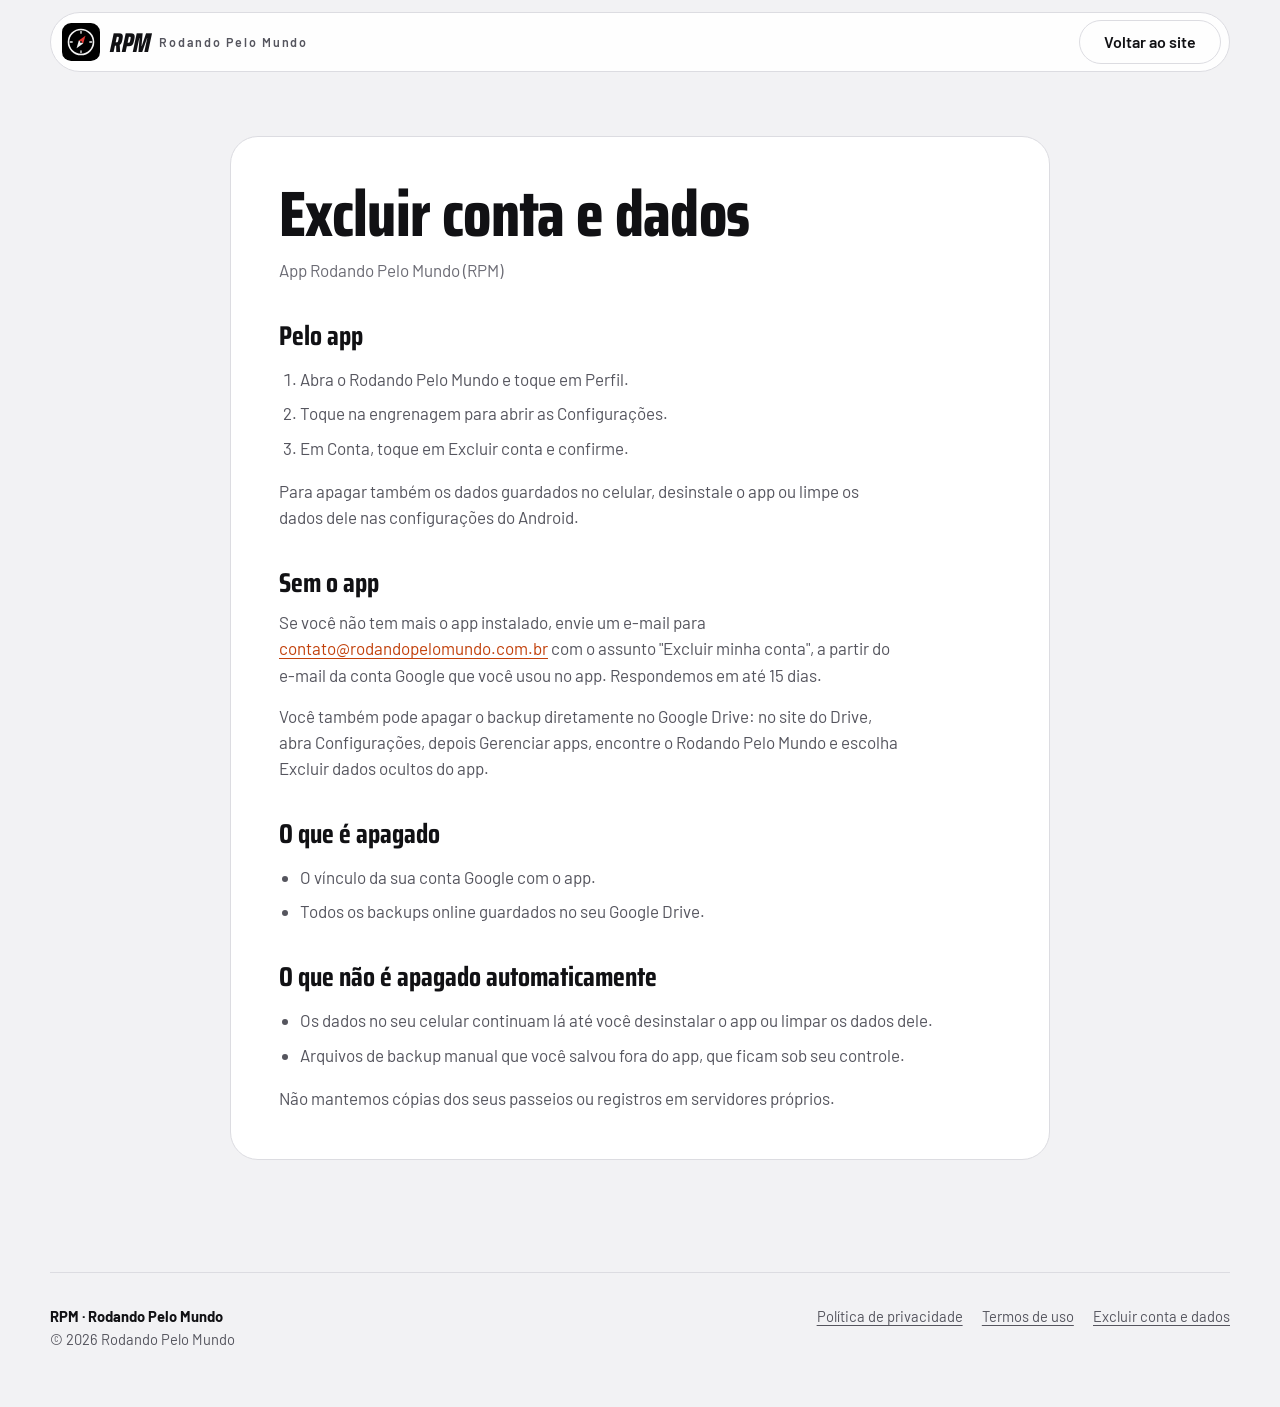
==== excluir-conta.html @ dbe452d5 "Logo da bussola do app e numeros genericos no painel" ====
<!DOCTYPE html>
<html lang="pt-BR">
<head>
  <meta charset="utf-8">
  <meta name="viewport" content="width=device-width, initial-scale=1, viewport-fit=cover">
  <title>Excluir conta e dados · RPM Rodando Pelo Mundo</title>
  <meta name="description" content="Como excluir sua conta e seus dados do app Rodando Pelo Mundo.">
  <link rel="canonical" href="https://rodandopelomundo.com.br/excluir-conta.html">
  <link rel="icon" href="assets/img/simbolo.svg" type="image/svg+xml">
  <meta name="theme-color" content="#0b0b0d" media="(prefers-color-scheme: dark)">
  <meta name="theme-color" content="#f2f2f4" media="(prefers-color-scheme: light)">
  <link rel="stylesheet" href="assets/css/style.css">
  <script>try{var c=localStorage.getItem("rpm-cor");if(c&&c!=="laranja")document.documentElement.setAttribute("data-cor",c)}catch(e){}</script>
</head>
<body>

<header class="topo">
  <div class="envoltorio pilula">
    <a class="marca" href="index.html" aria-label="RPM, Rodando Pelo Mundo, página inicial">
      <svg viewBox="0 0 100 100" aria-hidden="true">
        <rect width="100" height="100" rx="24" fill="#000"/>
        <g transform="translate(15 15) scale(.7)">
          <circle cx="50" cy="50" r="47" fill="none" stroke="#F2F2F2" stroke-width="6"/>
          <g stroke="#F2F2F2" stroke-width="4.8" stroke-linecap="round">
            <path d="M50 10v7M90 50h-7M50 90v-7M10 50h7"/>
          </g>
          <g transform="rotate(35 50 50)">
            <path d="M50 21 60 50 40 50z" fill="#E53935"/>
            <path d="M50 79 60 50 40 50z" fill="#F2F2F2"/>
          </g>
          <circle cx="50" cy="50" r="3.5" fill="#0B0B0B"/>
        </g>
      </svg>
      <span class="sigla">RPM</span>
      <span class="extenso">Rodando Pelo Mundo</span>
    </a>
    <a class="botao contorno" href="index.html" style="min-height:44px">Voltar ao site</a>
  </div>
</header>

<!-- Esta é a URL a informar na Play Console, em "Exclusão de dados". -->
<main class="documento">
  <div class="envoltorio"><div class="folha">
    <h1>Excluir conta e dados</h1>
    <p class="atualizado">App Rodando Pelo Mundo (RPM)</p>

    <h2>Pelo app</h2>
    <ol>
      <li>Abra o Rodando Pelo Mundo e toque em Perfil.</li>
      <li>Toque na engrenagem para abrir as Configurações.</li>
      <li>Em Conta, toque em Excluir conta e confirme.</li>
    </ol>
    <p>Para apagar também os dados guardados no celular, desinstale o app ou limpe os dados dele nas configurações do Android.</p>

    <h2>Sem o app</h2>
    <p>Se você não tem mais o app instalado, envie um e-mail para <a href="mailto:contato@rodandopelomundo.com.br?subject=Excluir%20minha%20conta">contato@rodandopelomundo.com.br</a> com o assunto "Excluir minha conta", a partir do e-mail da conta Google que você usou no app. Respondemos em até 15 dias.</p>
    <p>Você também pode apagar o backup diretamente no Google Drive: no site do Drive, abra Configurações, depois Gerenciar apps, encontre o Rodando Pelo Mundo e escolha Excluir dados ocultos do app.</p>

    <h2>O que é apagado</h2>
    <ul>
      <li>O vínculo da sua conta Google com o app.</li>
      <li>Todos os backups online guardados no seu Google Drive.</li>
    </ul>

    <h2>O que não é apagado automaticamente</h2>
    <ul>
      <li>Os dados no seu celular continuam lá até você desinstalar o app ou limpar os dados dele.</li>
      <li>Arquivos de backup manual que você salvou fora do app, que ficam sob seu controle.</li>
    </ul>
    <p>Não mantemos cópias dos seus passeios ou registros em servidores próprios.</p>
  </div></div>
</main>

<footer class="rodape">
  <div class="envoltorio">
    <div><strong style="color:var(--tinta)">RPM · Rodando Pelo Mundo</strong><br>© 2026 Rodando Pelo Mundo</div>
    <nav aria-label="Documentos">
      <a href="privacidade.html">Política de privacidade</a>
      <a href="termos.html">Termos de uso</a>
      <a href="excluir-conta.html">Excluir conta e dados</a>
    </nav>
  </div>
</footer>

</body>
</html>
---- assets/css/style.css ----
/* =====================================================================
   RPM · Rodando Pelo Mundo — estilos do site
   ---------------------------------------------------------------------
   Mesma identidade "painel de instrumentos" do app (tema.dart):
   - fundo quase preto, cartões grafite e cantos bem arredondados;
   - Saira condensada nos títulos e números, Barlow nos textos;
   - a "cor do app" (Laranja RPM por padrão) e as luzes-espia
     (verde, âmbar, vermelho e azul), que não mudam com a cor escolhida;
   - tema claro automático quando o celular/computador está no modo claro.
   ===================================================================== */

/* ---------- 1. Fontes (ficam dentro do site, como no app) ---------- */
@font-face {
  font-family: "Saira";
  src: url("../fonts/saira-variavel.woff2") format("woff2-variations");
  font-weight: 100 900;
  font-stretch: 50% 125%;
  font-style: normal;
  font-display: swap;
}
@font-face {
  font-family: "Saira";
  src: url("../fonts/saira-variavel-italico.woff2") format("woff2-variations");
  font-weight: 100 900;
  font-stretch: 50% 125%;
  font-style: italic;
  font-display: swap;
}
@font-face { font-family: "Barlow"; src: url("../fonts/barlow-400.woff2") format("woff2"); font-weight: 400; font-display: swap; }
@font-face { font-family: "Barlow"; src: url("../fonts/barlow-500.woff2") format("woff2"); font-weight: 500; font-display: swap; }
@font-face { font-family: "Barlow"; src: url("../fonts/barlow-600.woff2") format("woff2"); font-weight: 600; font-display: swap; }
@font-face { font-family: "Barlow"; src: url("../fonts/barlow-700.woff2") format("woff2"); font-weight: 700; font-display: swap; }

/* ---------- 2. Paleta ----------
   As variáveis abaixo são o "tema": cada parte do site só usa elas.
   Mudou aqui, muda no site inteiro (igual à classe Cores do app). */
:root {
  color-scheme: dark;
  --fundo: #0b0b0d;
  --cartao: #17171a;
  --elevado: #222226;
  --borda: #2c2c31;
  --tinta: #f4f4f5;      /* texto principal */
  --t70: #a9a9b2;        /* texto secundário */
  --t55: #8e8e98;        /* texto terciário */

  /* Luzes-espia */
  --em-dia: #3dd68c;
  --atencao: #ffb020;
  --urgente: #ff6b6b;
  --info: #4da3ff;

  /* Medalhas */
  --bronze: #d08a4e; --prata: #c3c8d1; --ouro: #f5c542; --platina: #7fe3e0; --lenda: #b57cff;

  /* Cor do app: o padrão é o Laranja RPM. As versões "-claro" são mais
     fechadas, para o texto colorido continuar legível no fundo branco. */
  --cor-escuro: #ff5a1f; --sobre-escuro: #140a05;
  --cor-claro: #c2410c;  --sobre-claro: #ffffff;
  --acento: var(--cor-escuro);
  --sobre-acento: var(--sobre-escuro);

  --saira: "Saira", "Arial Narrow", sans-serif;
  --barlow: "Barlow", system-ui, sans-serif;
  --largura: 1180px;
}

/* As 6 cores que a pessoa pode escolher (as mesmas do app) */
:root[data-cor="vermelho"] { --cor-escuro: #e8384f; --sobre-escuro: #140a05; --cor-claro: #c41e3a; --sobre-claro: #fff; }
:root[data-cor="amarelo"]  { --cor-escuro: #ffc21a; --sobre-escuro: #140a05; --cor-claro: #8a5a00; --sobre-claro: #fff; }
:root[data-cor="verde"]    { --cor-escuro: #3dd68c; --sobre-escuro: #140a05; --cor-claro: #11793f; --sobre-claro: #fff; }
:root[data-cor="azul"]     { --cor-escuro: #4da3ff; --sobre-escuro: #140a05; --cor-claro: #1c62c4; --sobre-claro: #fff; }
:root[data-cor="prata"]    { --cor-escuro: #c3c8d1; --sobre-escuro: #140a05; --cor-claro: #5a616d; --sobre-claro: #fff; }

/* Tema claro: entra sozinho quando o aparelho está no modo claro */
@media (prefers-color-scheme: light) {
  :root {
    color-scheme: light;
    --fundo: #f2f2f4;
    --cartao: #ffffff;
    --elevado: #ececef;
    --borda: #dcdce1;
    --tinta: #111114;
    --t70: #55555e;
    --t55: #6b6b74;
    --em-dia: #12804a;
    --atencao: #9a6400;
    --urgente: #c62828;
    --info: #1e63c4;
    --bronze: #a8652c; --prata: #6b7280; --ouro: #a37b00; --platina: #138a85; --lenda: #7a3fd0;
    --acento: var(--cor-claro);
    --sobre-acento: var(--sobre-claro);
  }
}

/* ---------- 3. Base ---------- */
*, *::before, *::after { box-sizing: border-box; }
html { scroll-behavior: smooth; -webkit-text-size-adjust: 100%; scroll-padding-top: 96px; }
body {
  margin: 0;
  background: var(--fundo);
  color: var(--tinta);
  font-family: var(--barlow);
  font-size: 1.0625rem;
  line-height: 1.55;
}
img, svg { display: block; max-width: 100%; }
a { color: var(--acento); text-underline-offset: 3px; }
:focus-visible { outline: 3px solid var(--acento); outline-offset: 3px; border-radius: 8px; }

.envoltorio { width: min(100% - 2.5rem, var(--largura)); margin-inline: auto; }

/* Títulos e números: Saira condensada, algarismos de largura fixa */
.d, h1, h2, h3 {
  font-family: var(--saira);
  font-stretch: 75%;
  font-variant-numeric: tabular-nums;
  line-height: 1;
  margin: 0;
}
h1 { font-size: clamp(3.2rem, 8vw, 6.4rem); font-weight: 800; letter-spacing: -0.01em; line-height: .92; }
h2 { font-size: clamp(2.2rem, 4.6vw, 3.6rem); font-weight: 750; }
h3 { font-size: 1.6rem; font-weight: 700; }
p { margin: 0; max-width: 62ch; }
.t70 { color: var(--t70); }

/* Rótulo curto do painel (ODO, AUTONOMIA), só nos mostradores */
.rotulo { font-size: .72rem; font-weight: 600; letter-spacing: .12em; text-transform: uppercase; color: var(--t70); }

/* ---------- 4. Cabeçalho flutuante (a "barra em pílula" do app) ---------- */
.topo { position: sticky; top: 12px; z-index: 20; margin-top: 12px; }
.topo .pilula {
  display: flex; align-items: center; justify-content: space-between; gap: 1rem;
  background: color-mix(in srgb, var(--cartao) 88%, transparent);
  backdrop-filter: blur(12px);
  -webkit-backdrop-filter: blur(12px);
  border: 1px solid var(--borda);
  border-radius: 999px;
  padding: .45rem .5rem .45rem .7rem;
}
.marca { display: flex; align-items: center; gap: .6rem; color: var(--tinta); text-decoration: none; }
.marca svg { width: 38px; height: 38px; }
.marca .sigla { font-family: var(--saira); font-style: italic; font-weight: 800; font-stretch: 75%; font-size: 1.7rem; line-height: 1; }
.marca .extenso { font-size: .78rem; font-weight: 600; letter-spacing: .14em; color: var(--t70); }
.menu { display: flex; align-items: center; gap: .3rem; }
.menu a { color: var(--t70); text-decoration: none; font-weight: 600; font-size: .95rem; padding: .55rem .9rem; border-radius: 999px; }
.menu a:hover { color: var(--tinta); background: var(--elevado); }

/* ---------- 5. Botões ---------- */
.botao {
  display: inline-flex; align-items: center; justify-content: center; gap: .55rem;
  min-height: 52px; padding: 0 1.5rem;
  border-radius: 999px; border: 1px solid transparent;
  font-family: var(--barlow); font-size: 1rem; font-weight: 700;
  text-decoration: none; cursor: pointer;
  background: var(--acento); color: var(--sobre-acento);
}
.botao:hover { filter: brightness(1.08); }
.botao.contorno { background: transparent; color: var(--tinta); border-color: var(--borda); font-weight: 600; }
.botao.contorno:hover { border-color: var(--t55); filter: none; }
.menu .botao { min-height: 44px; padding: 0 1.2rem; color: var(--sobre-acento); }
.menu .botao:hover { background: var(--acento); color: var(--sobre-acento); }

/* ---------- 6. Abertura ---------- */
.abertura { padding: clamp(3rem, 8vw, 6rem) 0 clamp(3rem, 7vw, 5rem); }
.abertura .grade { display: grid; grid-template-columns: 1.05fr .95fr; gap: clamp(2rem, 5vw, 4.5rem); align-items: center; }
.abertura .linha-fina { font-size: 1.2rem; color: var(--t70); margin-top: 1.4rem; }
.abertura .acoes { display: flex; flex-wrap: wrap; gap: .8rem; margin-top: 2rem; }
.abertura .selo-plataforma { margin-top: 1.4rem; font-size: .9rem; color: var(--t55); }

/* O painel de exemplo: um pedaço da tela Início do app */
.painel { display: grid; grid-template-columns: 1fr 1fr; gap: 10px; }
.painel .legenda { grid-column: 1 / -1; font-size: .82rem; color: var(--t55); margin-top: 4px; }
.bloco { background: var(--cartao); border: 1px solid var(--borda); border-radius: 22px; padding: 16px; }
.bloco-mes { grid-row: span 2; display: flex; flex-direction: column; justify-content: space-between; gap: 14px; }
.numero-gigante { font-size: clamp(3.4rem, 6vw, 4.4rem); font-weight: 800; color: var(--acento); }
.unidade { font-family: var(--saira); font-stretch: 75%; font-size: 1.25rem; color: var(--t70); margin-left: 4px; }
.barras { display: flex; align-items: flex-end; gap: 8px; height: 56px; }
.barras span { flex: 1; border-radius: 5px; background: var(--elevado); transform-origin: bottom; }
.barras span:last-child { background: var(--acento); }
.mini { display: flex; flex-direction: column; gap: 8px; }
.mini .d { font-size: 2.1rem; font-weight: 700; }
.mini small { font-size: .85rem; color: var(--t70); }
.mini svg { width: 22px; height: 22px; stroke: var(--t70); }

.bloco-moto { grid-column: 1 / -1; display: flex; flex-direction: column; gap: 14px; border-color: color-mix(in srgb, var(--acento) 45%, var(--borda)); }
.moto-topo { display: flex; align-items: center; gap: 12px; }
.moto-topo .icone-moto { width: 46px; height: 46px; border-radius: 14px; display: grid; place-items: center;
  background: color-mix(in srgb, var(--acento) 15%, transparent); color: var(--acento); }
.moto-topo .icone-moto svg { width: 26px; height: 26px; }
.moto-topo .nome { font-size: 1.45rem; font-weight: 700; }
.etiqueta { display: inline-block; border-radius: 12px; padding: 4px 10px; font-size: .78rem; font-weight: 700; }
.etiqueta.verde { background: color-mix(in srgb, var(--em-dia) 15%, transparent); color: var(--em-dia); margin-left: auto; }
.moto-medidas { display: flex; align-items: center; gap: 14px; }
.moto-medidas .odo { flex: 1; }
.moto-medidas .odo .d { font-size: 2.3rem; font-weight: 700; margin-top: 4px; }

/* Contagiro: arco de 270°, como o conta-giros da moto */
.contagiro { position: relative; width: 82px; height: 82px; flex-shrink: 0; }
.contagiro svg { width: 100%; height: 100%; }
.contagiro .trilho { stroke: var(--borda); }
.contagiro .ponteiro { stroke-dasharray: 100; stroke-dashoffset: var(--falta, 6); }
.contagiro .centro { position: absolute; inset: 0; display: grid; place-items: center; font-size: 1.3rem; font-weight: 700; }

/* Luzes do painel: lista de avisos com ícone na cor do estado */
.luzes { grid-column: 1 / -1; padding: 4px 16px; }
.luz { display: flex; align-items: center; gap: 12px; padding: 12px 0; }
.luz + .luz { border-top: 1px solid var(--elevado); }
.luz strong { display: block; font-size: .98rem; }
.luz small { color: var(--t70); font-size: .85rem; }

.espia { width: 42px; height: 42px; border-radius: 12px; flex-shrink: 0; display: grid; place-items: center;
  background: color-mix(in srgb, var(--cor-luz) 15%, transparent); color: var(--cor-luz); }
.espia svg { width: 22px; height: 22px; fill: none; stroke: currentColor; stroke-width: 2; stroke-linecap: round; stroke-linejoin: round; }
.espia.verde { --cor-luz: var(--em-dia); }
.espia.ambar { --cor-luz: var(--atencao); }
.espia.vermelha { --cor-luz: var(--urgente); }
.espia.azul { --cor-luz: var(--info); }
.espia.acento { --cor-luz: var(--acento); }

/* ---------- 7. Seções ---------- */
.secao { padding: clamp(3.5rem, 8vw, 6rem) 0; }
.cabeca { display: flex; flex-direction: column; gap: 1rem; margin-bottom: 2.4rem; max-width: 760px; }
.cabeca p { color: var(--t70); font-size: 1.1rem; }

/* Manifesto */
.manifesto p { font-family: var(--saira); font-stretch: 75%; font-weight: 600; font-size: clamp(1.9rem, 4vw, 3rem); line-height: 1.1; max-width: 22ch; }
.manifesto p + p { margin-top: 1.2rem; color: var(--t70); font-family: var(--barlow); font-stretch: 100%; font-weight: 500; font-size: 1.15rem; line-height: 1.55; max-width: 60ch; }

/* Recursos em mosaico (bento): blocos de tamanhos diferentes */
.mosaico { display: grid; grid-template-columns: repeat(6, minmax(0, 1fr)); gap: 12px; }
.recurso { background: var(--cartao); border: 1px solid var(--borda); border-radius: 24px; padding: 22px; display: flex; flex-direction: column; gap: 12px; grid-column: span 2; }
.recurso.largo { grid-column: span 4; }
.recurso.meio { grid-column: span 3; }
.recurso p { color: var(--t70); }
.chips { display: flex; flex-wrap: wrap; gap: 6px; margin-top: auto; padding-top: 6px; }
.chips span { background: var(--elevado); border-radius: 10px; padding: 5px 10px; font-size: .86rem; color: var(--tinta); }
.recurso .nota { font-size: .84rem; color: var(--t55); }

/* Rota colorida pela velocidade, como no Resumo do passeio */
.rota-vel { margin: 4px 0; background: var(--fundo); border-radius: 18px; overflow: hidden; }
.rota-vel svg { width: 100%; height: auto; }
.rota-vel .grade-mapa { stroke: var(--elevado); }
.faixas { display: flex; gap: 14px; flex-wrap: wrap; font-size: .82rem; color: var(--t70); }
.faixas i { display: inline-block; width: 10px; height: 10px; border-radius: 50%; margin-right: 5px; vertical-align: -1px; }

/* Medalhas */
.medalhas { display: flex; gap: 12px; flex-wrap: wrap; }
.medalha { display: flex; flex-direction: column; align-items: center; gap: 6px; font-size: .82rem; color: var(--t70); }
.medalha svg { width: 44px; height: 50px; }

/* Passos (é uma sequência, por isso numerado) */
.passos { list-style: none; margin: 0; padding: 0; display: grid; grid-template-columns: repeat(3, minmax(0, 1fr)); gap: 12px; counter-reset: passo; }
.passos li { counter-increment: passo; background: var(--cartao); border: 1px solid var(--borda); border-radius: 24px; padding: 22px; display: flex; flex-direction: column; gap: 10px; }
.passos li::before { content: counter(passo); font-family: var(--saira); font-stretch: 75%; font-weight: 800; font-size: 3.4rem; line-height: 1; color: var(--acento); }
.passos p { color: var(--t70); }

/* Cor do app */
.cor-do-app { display: grid; grid-template-columns: 1fr auto; gap: 2rem; align-items: center; background: var(--cartao); border: 1px solid var(--borda); border-radius: 28px; padding: clamp(1.5rem, 4vw, 2.5rem); }
.cor-do-app p { color: var(--t70); margin-top: .8rem; }
.paleta { display: flex; flex-wrap: wrap; gap: 12px; }
.paleta button {
  width: 52px; height: 52px; border-radius: 50%; cursor: pointer;
  border: 3px solid transparent; outline-offset: 3px;
  background: var(--amostra);
}
.paleta button[aria-pressed="true"] { border-color: var(--tinta); }
.paleta .nome-cor { width: 100%; font-size: .9rem; color: var(--t70); }

/* Telas do app (prints) */
.telas { display: flex; gap: 16px; overflow-x: auto; padding-bottom: 12px; scroll-snap-type: x mandatory; }
.celular { flex: 0 0 230px; margin: 0; scroll-snap-align: start; }
.celular .moldura {
  aspect-ratio: 9 / 19.5; border-radius: 34px; border: 6px solid var(--elevado);
  background: var(--cartao); overflow: hidden;
  display: grid; place-items: center; text-align: center; padding: 1rem;
  color: var(--t55); font-size: .9rem;
}
.celular .moldura:has(img) { padding: 0; }
.celular .moldura img { width: 100%; height: 100%; object-fit: cover; }
.celular figcaption { margin-top: .7rem; font-size: .92rem; color: var(--t70); }

/* Seus dados */
.dados { background: var(--cartao); border: 1px solid var(--borda); border-radius: 28px; padding: clamp(1.5rem, 4vw, 2.5rem); display: grid; grid-template-columns: auto 1fr; gap: 1.4rem; }
.dados .espia { width: 56px; height: 56px; border-radius: 16px; }
.dados .espia svg { width: 28px; height: 28px; }
.dados ul { margin: 1.2rem 0 1.6rem; padding: 0; list-style: none; display: grid; gap: .7rem; }
.dados li { display: flex; gap: .7rem; color: var(--t70); }
.dados li::before { content: ""; flex-shrink: 0; width: 8px; height: 8px; border-radius: 50%; background: var(--em-dia); margin-top: .55em; }

/* Perguntas: uma lista dentro de um cartão, como as listas do app */
.perguntas { background: var(--cartao); border: 1px solid var(--borda); border-radius: 24px; padding: 4px 22px; }
.perguntas details + details { border-top: 1px solid var(--elevado); }
.perguntas summary { cursor: pointer; list-style: none; display: flex; justify-content: space-between; align-items: center; gap: 1rem; padding: 1.1rem 0; font-weight: 600; font-size: 1.05rem; }
.perguntas summary::-webkit-details-marker { display: none; }
.perguntas summary::after {
  content: ""; flex-shrink: 0; width: 10px; height: 10px;
  border-right: 2px solid var(--t55); border-bottom: 2px solid var(--t55);
  transform: rotate(45deg); transition: transform .2s;
}
.perguntas details[open] summary::after { transform: rotate(225deg); }
.perguntas details p { color: var(--t70); padding-bottom: 1.1rem; }

/* Baixar */
.baixar { background: var(--cartao); border: 1px solid var(--borda); border-radius: 28px; padding: clamp(1.8rem, 5vw, 3rem); display: grid; gap: 1.2rem; }
.lojas { display: flex; flex-wrap: wrap; gap: 10px; }
.loja { display: flex; align-items: center; gap: 12px; background: var(--elevado); border-radius: 18px; padding: 12px 18px 12px 14px; min-width: 230px; }
.loja svg { width: 28px; height: 28px; fill: none; stroke: var(--tinta); stroke-width: 2; stroke-linecap: round; }
.loja strong { display: block; font-size: 1.05rem; }
.loja small { color: var(--t70); }

/* Rodapé */
.rodape { padding: 3rem 0 3.5rem; color: var(--t70); font-size: .92rem; }
.rodape .envoltorio { display: flex; flex-wrap: wrap; justify-content: space-between; gap: 1.5rem; border-top: 1px solid var(--borda); padding-top: 2rem; }
.rodape nav { display: flex; flex-wrap: wrap; gap: 1.2rem; }
.rodape a { color: var(--t70); }
.rodape a:hover { color: var(--tinta); }

/* ---------- 8. Barra inferior do celular (igual à do app) ---------- */
.barra-celular { display: none; }

@media (max-width: 900px) {
  .abertura .grade { grid-template-columns: 1fr; }
  .mosaico { grid-template-columns: repeat(2, minmax(0, 1fr)); }
  .recurso, .recurso.meio { grid-column: span 1; }
  .recurso.largo { grid-column: span 2; }
  .passos { grid-template-columns: 1fr; }
  .cor-do-app { grid-template-columns: 1fr; }
}

@media (max-width: 760px) {
  .menu { display: none; }
  .marca .extenso { display: none; }
  body { padding-bottom: calc(110px + env(safe-area-inset-bottom, 0px)); }
  .barra-celular {
    display: flex; justify-content: space-around; align-items: center;
    position: fixed; z-index: 30;
    left: 12px; right: 12px; bottom: calc(14px + env(safe-area-inset-bottom, 0px));
    height: 68px; border-radius: 34px;
    background: color-mix(in srgb, var(--cartao) 92%, transparent);
    backdrop-filter: blur(12px); -webkit-backdrop-filter: blur(12px);
    border: 1px solid var(--borda);
  }
  .barra-celular a { display: flex; flex-direction: column; align-items: center; gap: 2px; color: var(--t70); text-decoration: none; font-size: .72rem; font-weight: 600; min-width: 56px; }
  .barra-celular a svg { width: 22px; height: 22px; fill: none; stroke: currentColor; stroke-width: 2; stroke-linecap: round; stroke-linejoin: round; }
  .barra-celular .central {
    width: 62px; height: 62px; min-width: 0; border-radius: 50%; margin-top: -30px;
    background: var(--acento); color: var(--sobre-acento);
    border: 5px solid var(--fundo); justify-content: center;
  }
  .barra-celular .central svg { width: 26px; height: 26px; }
}

@media (max-width: 560px) {
  .mosaico { grid-template-columns: 1fr; }
  .recurso.largo { grid-column: span 1; }
  .dados { grid-template-columns: 1fr; }
  .moto-medidas { flex-wrap: wrap; }
}

/* ---------- 9. Movimento: um único momento, ao abrir a página ---------- */
@media (prefers-reduced-motion: no-preference) {
  .painel .ponteiro { animation: encher 1.4s cubic-bezier(.2,.8,.2,1) .3s backwards; }
  .painel .barras span { animation: subir .9s cubic-bezier(.2,.8,.2,1) backwards; }
  .painel .barras span:nth-child(2) { animation-delay: .08s; }
  .painel .barras span:nth-child(3) { animation-delay: .16s; }
  .painel .barras span:nth-child(4) { animation-delay: .24s; }
  .painel .barras span:nth-child(5) { animation-delay: .32s; }
}
@keyframes encher { from { stroke-dashoffset: 100; } }
@keyframes subir { from { transform: scaleY(0); } }
@media (prefers-reduced-motion: reduce) { html { scroll-behavior: auto; } }

/* ---------- 10. Páginas de texto (Privacidade, Termos, Excluir conta) ---------- */
.documento { padding: clamp(2rem, 6vw, 4rem) 0; }
.documento .envoltorio { max-width: 820px; }
.documento .folha { background: var(--cartao); border: 1px solid var(--borda); border-radius: 28px; padding: clamp(1.4rem, 5vw, 3rem); }
.documento h1 { font-size: clamp(2.6rem, 7vw, 4rem); }
.documento h2 { font-size: 1.7rem; margin: 2.4rem 0 .8rem; }
.documento p, .documento li { color: var(--t70); }
.documento p + p { margin-top: .9rem; }
.documento .atualizado { color: var(--t55); margin-top: .8rem; }
.documento ul, .documento ol { padding-left: 1.3rem; max-width: 66ch; }
.documento li { margin-bottom: .5rem; }
.documento strong { color: var(--tinta); }
.documento .tabela { overflow-x: auto; margin-top: .6rem; }
.documento table { border-collapse: collapse; width: 100%; font-size: .96rem; }
.documento th, .documento td { text-align: left; vertical-align: top; padding: .7rem .8rem; border-bottom: 1px solid var(--elevado); }
.documento th { font-weight: 700; color: var(--tinta); }
.documento td { color: var(--t70); }
.documento td:first-child { color: var(--tinta); font-weight: 600; min-width: 11rem; }
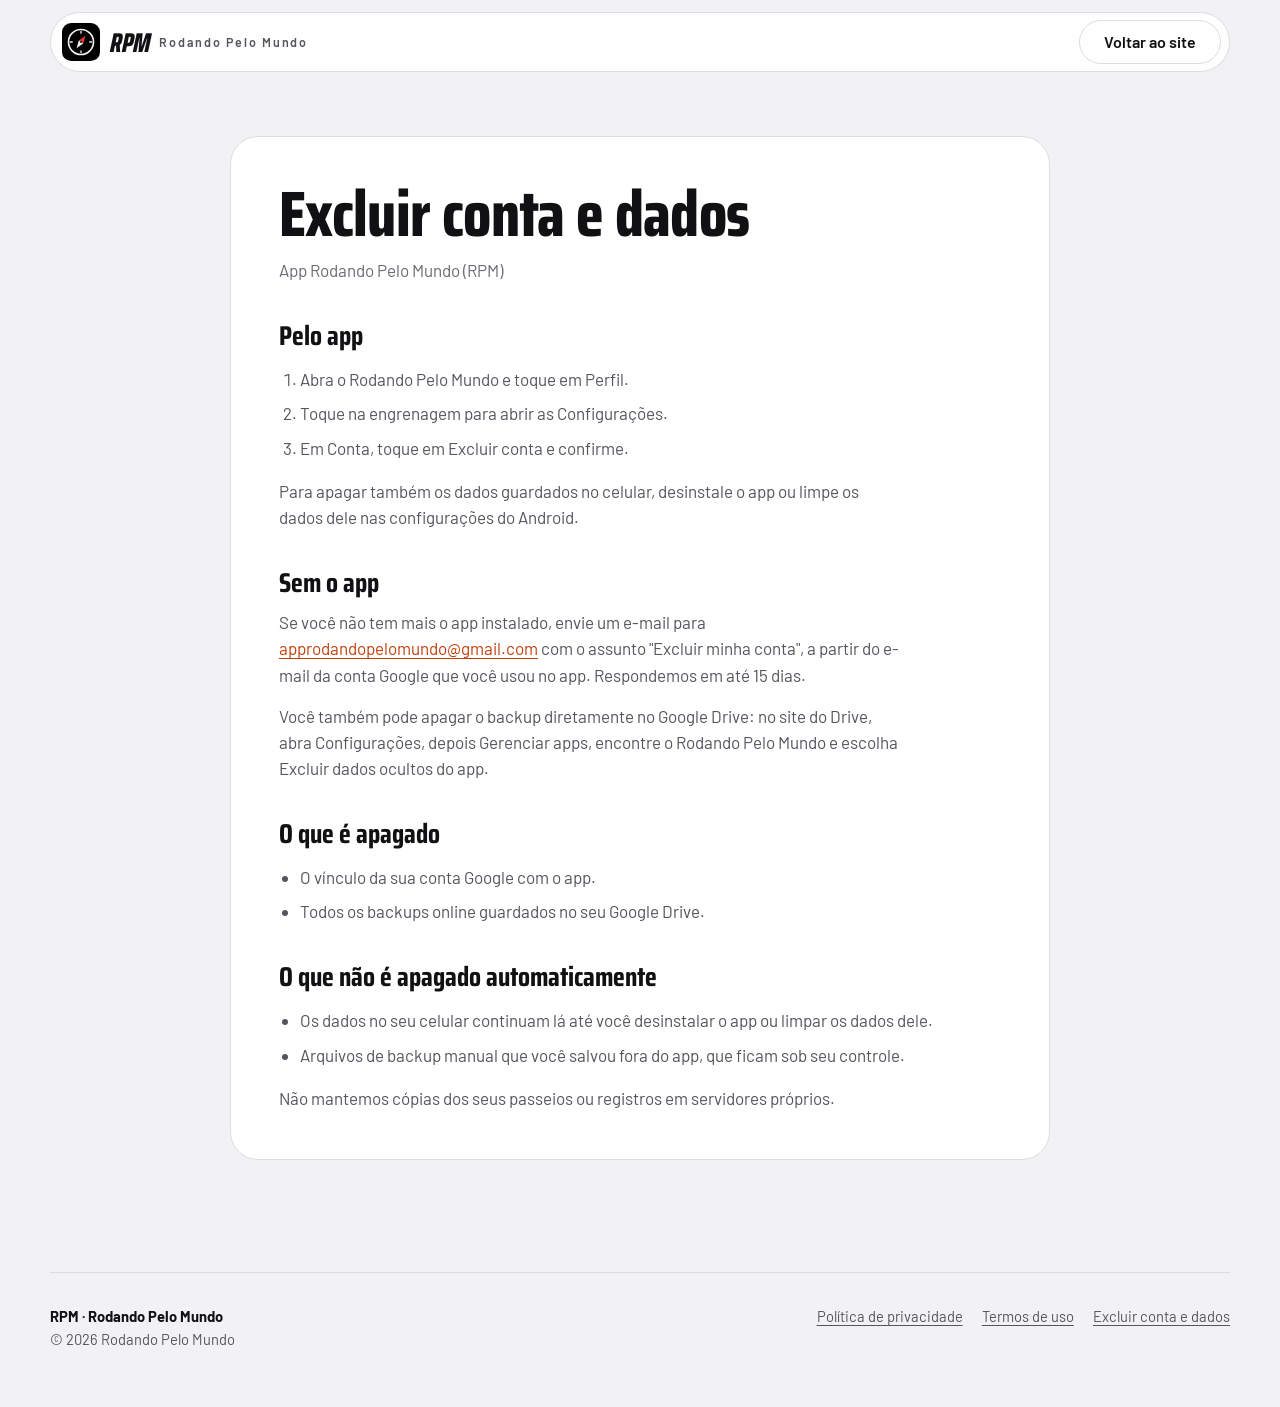
==== commit e4b9def3: "Contato pelo Gmail do app" ====
--- a/excluir-conta.html
+++ b/excluir-conta.html
@@ -53,7 +53,7 @@
     <p>Para apagar também os dados guardados no celular, desinstale o app ou limpe os dados dele nas configurações do Android.</p>
 
     <h2>Sem o app</h2>
-    <p>Se você não tem mais o app instalado, envie um e-mail para <a href="mailto:contato@rodandopelomundo.com.br?subject=Excluir%20minha%20conta">contato@rodandopelomundo.com.br</a> com o assunto "Excluir minha conta", a partir do e-mail da conta Google que você usou no app. Respondemos em até 15 dias.</p>
+    <p>Se você não tem mais o app instalado, envie um e-mail para <a href="mailto:approdandopelomundo@gmail.com?subject=Excluir%20minha%20conta">approdandopelomundo@gmail.com</a> com o assunto "Excluir minha conta", a partir do e-mail da conta Google que você usou no app. Respondemos em até 15 dias.</p>
     <p>Você também pode apagar o backup diretamente no Google Drive: no site do Drive, abra Configurações, depois Gerenciar apps, encontre o Rodando Pelo Mundo e escolha Excluir dados ocultos do app.</p>
 
     <h2>O que é apagado</h2>
--- a/assets/css/style.css
+++ b/assets/css/style.css
@@ -267,18 +267,21 @@
 .paleta button[aria-pressed="true"] { border-color: var(--tinta); }
 .paleta .nome-cor { width: 100%; font-size: .9rem; color: var(--t70); }
 
-/* Telas do app (prints) */
-.telas { display: flex; gap: 16px; overflow-x: auto; padding-bottom: 12px; scroll-snap-type: x mandatory; }
-.celular { flex: 0 0 230px; margin: 0; scroll-snap-align: start; }
+/* Telas do app (prints)
+   No computador: grade (4 por linha). No celular: carrossel de lado. */
+.telas { display: flex; flex-wrap: wrap; justify-content: center; gap: 28px 18px; align-items: flex-start; }
+.celular { margin: 0; flex: 0 0 calc((100% - 3 * 18px) / 4); }
+@media (max-width: 900px) { .celular { flex-basis: calc((100% - 2 * 18px) / 3); } }
 .celular .moldura {
-  aspect-ratio: 9 / 19.5; border-radius: 34px; border: 6px solid var(--elevado);
-  background: var(--cartao); overflow: hidden;
-  display: grid; place-items: center; text-align: center; padding: 1rem;
-  color: var(--t55); font-size: .9rem;
-}
-.celular .moldura:has(img) { padding: 0; }
-.celular .moldura img { width: 100%; height: 100%; object-fit: cover; }
+  border-radius: 30px; border: 5px solid var(--elevado);
+  background: #000; overflow: hidden;
+}
+.celular .moldura img { width: 100%; height: auto; }
 .celular figcaption { margin-top: .7rem; font-size: .92rem; color: var(--t70); }
+@media (max-width: 760px) {
+  .telas { flex-wrap: nowrap; justify-content: flex-start; overflow-x: auto; scroll-snap-type: x mandatory; padding-bottom: 12px; gap: 14px; }
+  .celular { flex: 0 0 68%; scroll-snap-align: start; }
+}
 
 /* Seus dados */
 .dados { background: var(--cartao); border: 1px solid var(--borda); border-radius: 28px; padding: clamp(1.5rem, 4vw, 2.5rem); display: grid; grid-template-columns: auto 1fr; gap: 1.4rem; }
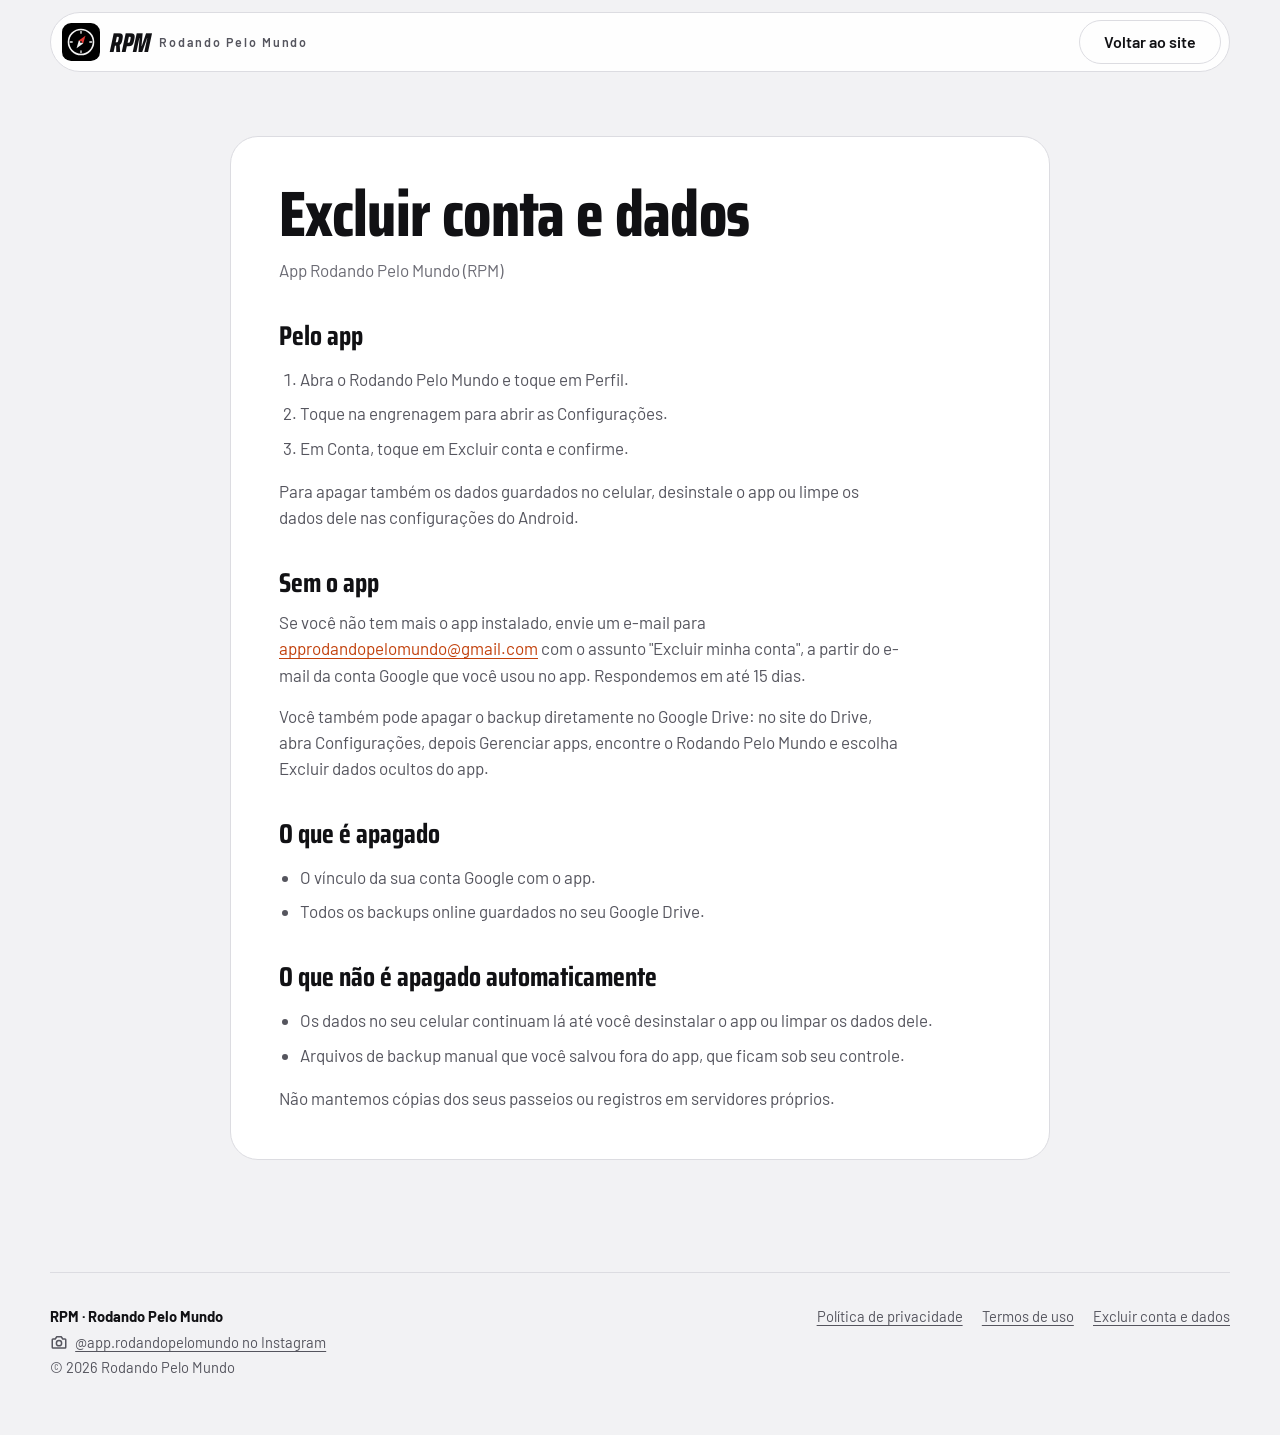
==== commit bb95ab99: "Instagram do app no rodapé e na seção Em breve nas lojas" ====
--- a/excluir-conta.html
+++ b/excluir-conta.html
@@ -73,7 +73,7 @@
 
 <footer class="rodape">
   <div class="envoltorio">
-    <div><strong style="color:var(--tinta)">RPM · Rodando Pelo Mundo</strong><br>© 2026 Rodando Pelo Mundo</div>
+    <div><strong style="color:var(--tinta)">RPM · Rodando Pelo Mundo</strong><br><a class="rede" href="https://www.instagram.com/app.rodandopelomundo/" target="_blank" rel="noopener"><svg viewBox="0 0 24 24" aria-hidden="true"><path d="M4 8h3l2-3h6l2 3h3a1 1 0 0 1 1 1v10a1 1 0 0 1-1 1H4a1 1 0 0 1-1-1V9a1 1 0 0 1 1-1z"/><circle cx="12" cy="13.5" r="3.5"/></svg>@app.rodandopelomundo no Instagram</a>© 2026 Rodando Pelo Mundo</div>
     <nav aria-label="Documentos">
       <a href="privacidade.html">Política de privacidade</a>
       <a href="termos.html">Termos de uso</a>
--- a/assets/css/style.css
+++ b/assets/css/style.css
@@ -318,6 +318,9 @@
 .rodape nav { display: flex; flex-wrap: wrap; gap: 1.2rem; }
 .rodape a { color: var(--t70); }
 .rodape a:hover { color: var(--tinta); }
+/* Instagram do app: ícone e @ na mesma linha, numa linha própria do rodapé */
+.rodape .rede { display: flex; align-items: center; gap: .45rem; width: fit-content; margin: .15rem 0; }
+.rodape .rede svg { width: 18px; height: 18px; flex: none; fill: none; stroke: currentColor; stroke-width: 2; stroke-linecap: round; stroke-linejoin: round; }
 
 /* ---------- 8. Barra inferior do celular (igual à do app) ---------- */
 .barra-celular { display: none; }
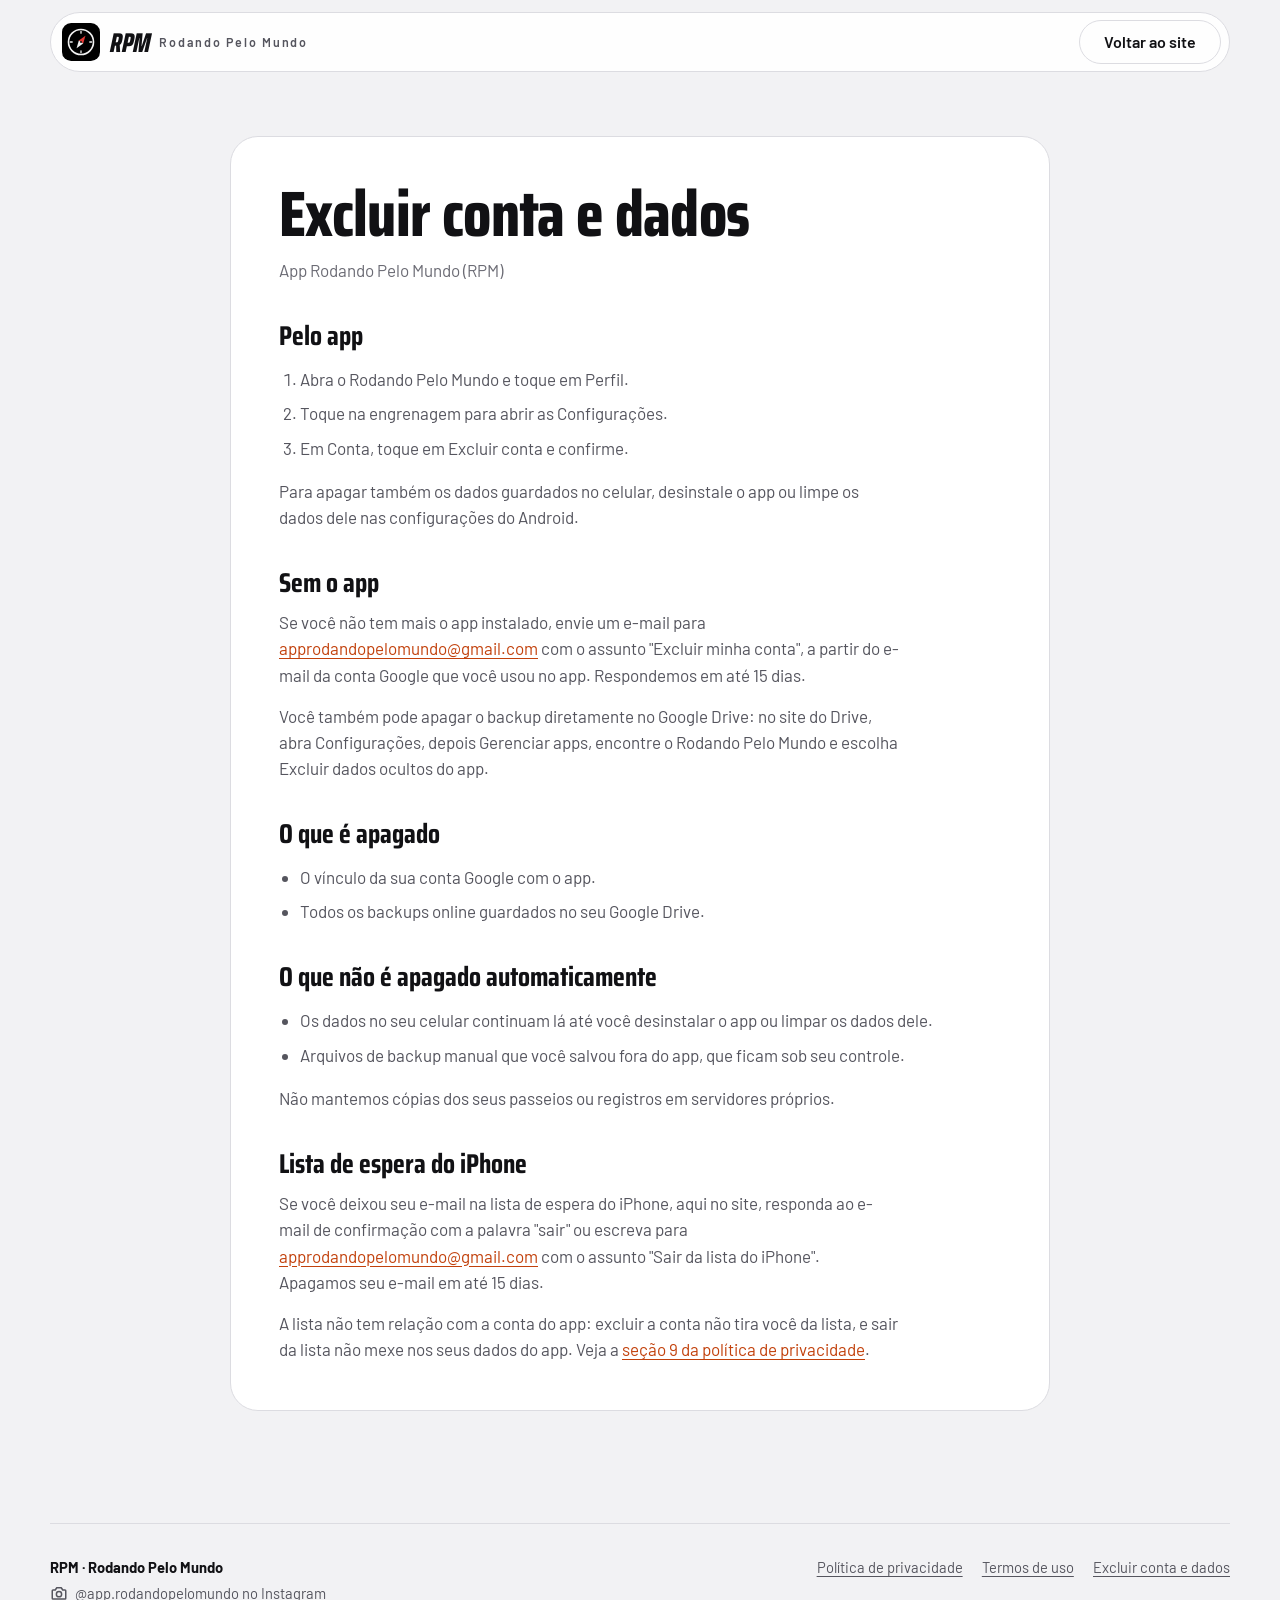
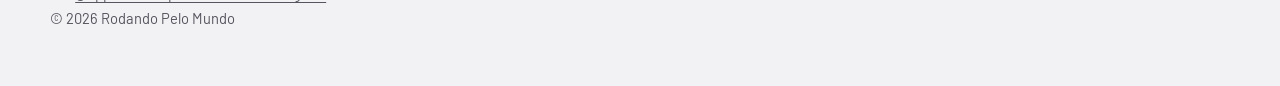
==== commit 4ae2c9c5: "Lista de espera do iPhone: formulário, política e script" ====
--- a/excluir-conta.html
+++ b/excluir-conta.html
@@ -9,6 +9,22 @@
   <link rel="icon" href="assets/img/simbolo.svg" type="image/svg+xml">
   <meta name="theme-color" content="#0b0b0d" media="(prefers-color-scheme: dark)">
   <meta name="theme-color" content="#f2f2f4" media="(prefers-color-scheme: light)">
+
+  <!-- Prévia ao compartilhar o link (WhatsApp, Instagram etc.) -->
+  <meta property="og:type" content="website">
+  <meta property="og:title" content="Excluir conta e dados · RPM Rodando Pelo Mundo">
+  <meta property="og:description" content="Como excluir sua conta e seus dados do app Rodando Pelo Mundo.">
+  <meta property="og:url" content="https://rodandopelomundo.com.br/excluir-conta.html">
+  <meta property="og:locale" content="pt_BR">
+  <meta property="og:site_name" content="Rodando Pelo Mundo">
+  <meta property="og:image" content="https://rodandopelomundo.com.br/assets/img/previa-link-v1.jpg">
+  <meta property="og:image:type" content="image/jpeg">
+  <meta property="og:image:width" content="1200">
+  <meta property="og:image:height" content="630">
+  <meta property="og:image:alt" content="Símbolo da bússola do RPM, o nome Rodando Pelo Mundo e a frase O app dos seus passeios de moto, entre dois celulares com as telas Início e Garagem do app">
+  <!-- X/Twitter: usa as etiquetas og acima, só precisa saber que é imagem grande -->
+  <meta name="twitter:card" content="summary_large_image">
+
   <link rel="stylesheet" href="assets/css/style.css">
   <script>try{var c=localStorage.getItem("rpm-cor");if(c&&c!=="laranja")document.documentElement.setAttribute("data-cor",c)}catch(e){}</script>
 </head>
@@ -68,6 +84,10 @@
       <li>Arquivos de backup manual que você salvou fora do app, que ficam sob seu controle.</li>
     </ul>
     <p>Não mantemos cópias dos seus passeios ou registros em servidores próprios.</p>
+
+    <h2>Lista de espera do iPhone</h2>
+    <p>Se você deixou seu e-mail na lista de espera do iPhone, aqui no site, responda ao e-mail de confirmação com a palavra "sair" ou escreva para <a href="mailto:approdandopelomundo@gmail.com?subject=Sair%20da%20lista%20do%20iPhone">approdandopelomundo@gmail.com</a> com o assunto "Sair da lista do iPhone". Apagamos seu e-mail em até 15 dias.</p>
+    <p>A lista não tem relação com a conta do app: excluir a conta não tira você da lista, e sair da lista não mexe nos seus dados do app. Veja a <a href="privacidade.html#lista-iphone">seção 9 da política de privacidade</a>.</p>
   </div></div>
 </main>
 
--- a/assets/css/style.css
+++ b/assets/css/style.css
@@ -107,6 +107,10 @@
 img, svg { display: block; max-width: 100%; }
 a { color: var(--acento); text-underline-offset: 3px; }
 :focus-visible { outline: 3px solid var(--acento); outline-offset: 3px; border-radius: 8px; }
+[hidden] { display: none !important; }
+
+/* Texto só para leitor de tela (o rótulo do e-mail, por exemplo) */
+.so-leitor { position: absolute; width: 1px; height: 1px; padding: 0; margin: -1px; overflow: hidden; clip: rect(0 0 0 0); white-space: nowrap; border: 0; }
 
 .envoltorio { width: min(100% - 2.5rem, var(--largura)); margin-inline: auto; }
 
@@ -143,6 +147,7 @@
 .marca .sigla { font-family: var(--saira); font-style: italic; font-weight: 800; font-stretch: 75%; font-size: 1.7rem; line-height: 1; }
 .marca .extenso { font-size: .78rem; font-weight: 600; letter-spacing: .14em; color: var(--t70); }
 .menu { display: flex; align-items: center; gap: .3rem; }
+@media (max-width: 1080px) { .marca .extenso { display: none; } .menu a { padding: .55rem .7rem; } }
 .menu a { color: var(--t70); text-decoration: none; font-weight: 600; font-size: .95rem; padding: .55rem .9rem; border-radius: 999px; }
 .menu a:hover { color: var(--tinta); background: var(--elevado); }
 
@@ -223,9 +228,77 @@
 .cabeca { display: flex; flex-direction: column; gap: 1rem; margin-bottom: 2.4rem; max-width: 760px; }
 .cabeca p { color: var(--t70); font-size: 1.1rem; }
 
-/* Manifesto */
-.manifesto p { font-family: var(--saira); font-stretch: 75%; font-weight: 600; font-size: clamp(1.9rem, 4vw, 3rem); line-height: 1.1; max-width: 22ch; }
-.manifesto p + p { margin-top: 1.2rem; color: var(--t70); font-family: var(--barlow); font-stretch: 100%; font-weight: 500; font-size: 1.15rem; line-height: 1.55; max-width: 60ch; }
+/* Be Off: o movimento do app
+   "Be Off." usa o mesmo desenho da sigla RPM do topo (Saira itálica e
+   bem pesada), para os dois parecerem da mesma família. */
+.be-off { display: grid; grid-template-columns: 1.15fr .85fr; gap: clamp(2rem, 5vw, 4.5rem); align-items: center; }
+.be-off .lema {
+  font-style: italic; font-weight: 800;
+  font-size: clamp(5.2rem, 15vw, 10.5rem); line-height: .9; letter-spacing: -.015em;
+  padding-top: .04em; /* o topo do "f" itálico não encosta no que vem antes */
+}
+.be-off .contraponto {
+  font-family: var(--saira); font-stretch: 75%; font-weight: 600;
+  font-size: clamp(1.7rem, 3.4vw, 2.5rem); line-height: 1.05; margin: 1.5rem 0 1.6rem; /* espaço para a perna do "f" */
+}
+.be-off-texto p:not(.contraponto) { color: var(--t70); font-size: 1.12rem; }
+.be-off-texto p + p:not(.contraponto) { margin-top: 1rem; }
+
+/* Placa de orientação das rodovias: verde com filete branco nos dois
+   temas (é uma ilustração, não muda com o claro/escuro nem com a cor do app). */
+.placa-poste { margin: 0; display: flex; flex-direction: column; align-items: center; }
+.placa { --verde-placa: #0b6b3d; width: 100%; max-width: 440px; background: var(--verde-placa); border-radius: 16px; padding: 7px; }
+.placa ul {
+  list-style: none; margin: 0; padding: 10px 18px;
+  border: 3px solid #fff; border-radius: 10px;
+  color: #fff; font-family: var(--saira); font-stretch: 80%; font-weight: 700;
+}
+.placa li { display: grid; grid-template-columns: 30px 1fr auto; align-items: center; gap: 14px; padding: 12px 0; font-size: clamp(1.25rem, 2.4vw, 1.6rem); line-height: 1.05; }
+.placa li + li { border-top: 2px solid rgba(255, 255, 255, .35); }
+.placa svg { width: 30px; height: 30px; fill: none; stroke: #fff; stroke-width: 2.6; stroke-linecap: round; stroke-linejoin: round; }
+.placa .km { font-variant-numeric: tabular-nums; white-space: nowrap; }
+/* Dois postes cinza segurando a placa */
+.postes { display: flex; justify-content: space-between; width: 58%; max-width: 250px; height: 64px; }
+.postes span { width: 10px; background: linear-gradient(90deg, var(--t55), var(--borda)); border-radius: 0 0 3px 3px; }
+.placa-poste figcaption { margin-top: .8rem; font-size: .95rem; color: var(--t70); }
+
+/* História: uma estrada com paradas (deitada no computador, em pé no celular).
+   --pista é a altura da faixa cinza; as bolinhas ficam em cima dela. */
+.estrada { --pista: 30px; list-style: none; margin: 0; padding: calc(var(--pista) + 30px) 0 0; position: relative;
+  display: grid; grid-template-columns: repeat(5, minmax(0, 1fr)); gap: 22px; }
+.estrada::before {
+  content: ""; position: absolute; top: 0; left: 0; right: 0; height: var(--pista);
+  background: color-mix(in srgb, var(--t55) 25%, var(--fundo)); border-radius: 999px 0 0 999px;
+  /* a pista continua depois da última parada e some aos poucos: o caminho segue */
+  -webkit-mask-image: linear-gradient(90deg, #000 88%, transparent);
+  mask-image: linear-gradient(90deg, #000 88%, transparent);
+}
+.estrada::after {
+  content: ""; position: absolute; top: calc(var(--pista) / 2 - 1px); left: 22px; right: 0; height: 2px;
+  background: repeating-linear-gradient(90deg, var(--t55) 0 16px, transparent 16px 32px);
+  -webkit-mask-image: linear-gradient(90deg, #000 80%, transparent);
+  mask-image: linear-gradient(90deg, #000 80%, transparent);
+}
+.parada { position: relative; display: flex; flex-direction: column; gap: .5rem; }
+.parada::before {
+  content: ""; position: absolute; z-index: 1;
+  top: calc(-30px - var(--pista) / 2 - 9px); left: 6px;
+  width: 18px; height: 18px; border-radius: 50%;
+  background: var(--fundo); border: 4px solid var(--tinta);
+}
+/* A última parada é o próprio RPM: a bolinha vira a bússola do logo */
+.parada.chegada::before {
+  width: 40px; height: 40px; left: -4px; top: calc(-30px - var(--pista) / 2 - 20px);
+  border: 0; border-radius: 10px;
+  background: url("../img/simbolo.svg") center / contain no-repeat;
+}
+.parada h3 { font-size: 1.5rem; }
+.parada p { color: var(--t70); font-size: 1rem; }
+.parada.chegada h3 { color: var(--acento); }
+
+.convite { margin: clamp(2.5rem, 6vw, 4rem) 0 0; padding: 0; max-width: 820px; }
+.convite p { font-family: var(--saira); font-stretch: 75%; font-weight: 600; font-size: clamp(1.8rem, 3.8vw, 2.8rem); line-height: 1.08; max-width: 30ch; }
+.convite footer { margin-top: 1rem; color: var(--t55); font-size: .95rem; }
 
 /* Recursos em mosaico (bento): blocos de tamanhos diferentes */
 .mosaico { display: grid; grid-template-columns: repeat(6, minmax(0, 1fr)); gap: 12px; }
@@ -305,12 +378,53 @@
 .perguntas details p { color: var(--t70); padding-bottom: 1.1rem; }
 
 /* Baixar */
-.baixar { background: var(--cartao); border: 1px solid var(--borda); border-radius: 28px; padding: clamp(1.8rem, 5vw, 3rem); display: grid; gap: 1.2rem; }
+.baixar { background: var(--cartao); border: 1px solid var(--borda); border-radius: 28px; padding: clamp(1.8rem, 5vw, 3rem); display: grid; grid-template-columns: minmax(0, 1fr); gap: 1.2rem; }
+.baixar .botao { text-align: center; }
 .lojas { display: flex; flex-wrap: wrap; gap: 10px; }
 .loja { display: flex; align-items: center; gap: 12px; background: var(--elevado); border-radius: 18px; padding: 12px 18px 12px 14px; min-width: 230px; }
 .loja svg { width: 28px; height: 28px; fill: none; stroke: var(--tinta); stroke-width: 2; stroke-linecap: round; }
 .loja strong { display: block; font-size: 1.05rem; }
 .loja small { color: var(--t70); }
+/* O bloco da App Store é um atalho para a lista de espera */
+a.loja { color: inherit; text-decoration: none; border: 1px solid transparent; }
+a.loja:hover { border-color: var(--t55); }
+a.loja small { color: var(--acento); font-weight: 600; }
+
+/* Lista de espera do iPhone: um painel dentro do cartão Baixar, como os
+   cartões dentro de cartões do app. Campos em pílula, iguais aos botões. */
+.lista-iphone { background: var(--elevado); border-radius: 22px; padding: clamp(1.2rem, 3.5vw, 1.8rem); display: grid; grid-template-columns: minmax(0, 1fr); gap: 1rem; }
+.lista-cabeca { display: flex; align-items: center; gap: .9rem; }
+.lista-iphone h3 { font-size: 2rem; }
+.lista-iphone p { color: var(--t70); }
+.form-lista { display: grid; grid-template-columns: minmax(0, 1fr); gap: 1rem; }
+.campo-email { display: flex; flex-wrap: wrap; gap: .6rem; max-width: 640px; }
+.campo-email input {
+  flex: 1 1 260px; width: 100%; min-width: 0; min-height: 52px; padding: 0 1.3rem;
+  border-radius: 999px; border: 1px solid var(--borda);
+  background: var(--cartao); color: var(--tinta); font: inherit;
+}
+.campo-email input::placeholder { color: var(--t55); }
+.campo-email input:focus-visible { outline: 3px solid var(--acento); outline-offset: 2px; border-color: transparent; }
+.campo-email .botao:disabled { opacity: .6; cursor: progress; }
+.opcoes-lista { display: flex; flex-wrap: wrap; gap: .8rem 2rem; align-items: center; }
+.marcar { display: flex; align-items: center; gap: .65rem; min-height: 44px; cursor: pointer; font-weight: 500; }
+.marcar input { width: 22px; height: 22px; margin: 0; flex: none; accent-color: var(--acento); }
+.escolher { display: flex; flex-wrap: wrap; align-items: center; gap: .4rem .7rem; min-width: 0; color: var(--tinta); font-weight: 500; }
+.escolher .opcional { color: var(--t55); font-weight: 400; }
+.escolher select {
+  max-width: 100%; min-height: 44px; padding: 0 .9rem; border-radius: 12px;
+  border: 1px solid var(--borda); background: var(--cartao); color: var(--tinta); font: inherit;
+}
+.lista-iphone .aviso-lista { font-size: .88rem; color: var(--t55); max-width: 70ch; }
+.estado-lista:empty { display: none; }
+.lista-iphone .estado-lista { font-weight: 600; color: var(--urgente); }
+/* Isca para robôs: fora da tela, sem ocupar espaço */
+.isca { position: absolute; left: -10000px; width: 1px; height: 1px; overflow: hidden; }
+.lista-pronta { display: grid; gap: .8rem; }
+.lista-pronta:focus { outline: none; }
+.lista-pronta-titulo { font-family: var(--saira); font-stretch: 75%; font-weight: 700; font-size: 1.6rem; line-height: 1; color: var(--em-dia) !important; }
+.lista-pronta strong { color: var(--tinta); }
+.lista-iphone .botao.contorno { border-color: var(--t55); }
 
 /* Rodapé */
 .rodape { padding: 3rem 0 3.5rem; color: var(--t70); font-size: .92rem; }
@@ -332,6 +446,26 @@
   .recurso.largo { grid-column: span 2; }
   .passos { grid-template-columns: 1fr; }
   .cor-do-app { grid-template-columns: 1fr; }
+  .be-off { grid-template-columns: 1fr; }
+  .placa-poste { align-items: flex-start; }
+  .postes { margin-left: 21%; }
+
+  /* Estrada em pé: a pista vira uma faixa à esquerda e as paradas descem */
+  .estrada { grid-template-columns: 1fr; gap: 30px; padding: 6px 0 40px calc(var(--pista) + 30px); }
+  .estrada::before {
+    top: 0; bottom: 0; left: 0; right: auto; width: var(--pista); height: auto;
+    border-radius: 999px 999px 0 0;
+    -webkit-mask-image: linear-gradient(180deg, #000 85%, transparent);
+    mask-image: linear-gradient(180deg, #000 85%, transparent);
+  }
+  .estrada::after {
+    top: 22px; bottom: 0; left: calc(var(--pista) / 2 - 1px); right: auto; width: 2px; height: auto;
+    background: repeating-linear-gradient(180deg, var(--t55) 0 16px, transparent 16px 32px);
+    -webkit-mask-image: linear-gradient(180deg, #000 75%, transparent);
+    mask-image: linear-gradient(180deg, #000 75%, transparent);
+  }
+  .parada::before { top: 4px; left: calc(-30px - var(--pista) / 2 - 9px); }
+  .parada.chegada::before { top: -6px; left: calc(-30px - var(--pista) / 2 - 20px); }
 }
 
 @media (max-width: 760px) {
@@ -358,6 +492,11 @@
 }
 
 @media (max-width: 560px) {
+  .campo-email .botao { flex: 1 1 100%; }
+  .escolher { flex: 1 1 100%; }
+  .escolher select { width: 100%; }
+  .baixar .botao { width: 100%; padding: .7rem 1.2rem; }
+  .loja { min-width: 0; flex: 1 1 100%; }
   .mosaico { grid-template-columns: 1fr; }
   .recurso.largo { grid-column: span 1; }
   .dados { grid-template-columns: 1fr; }
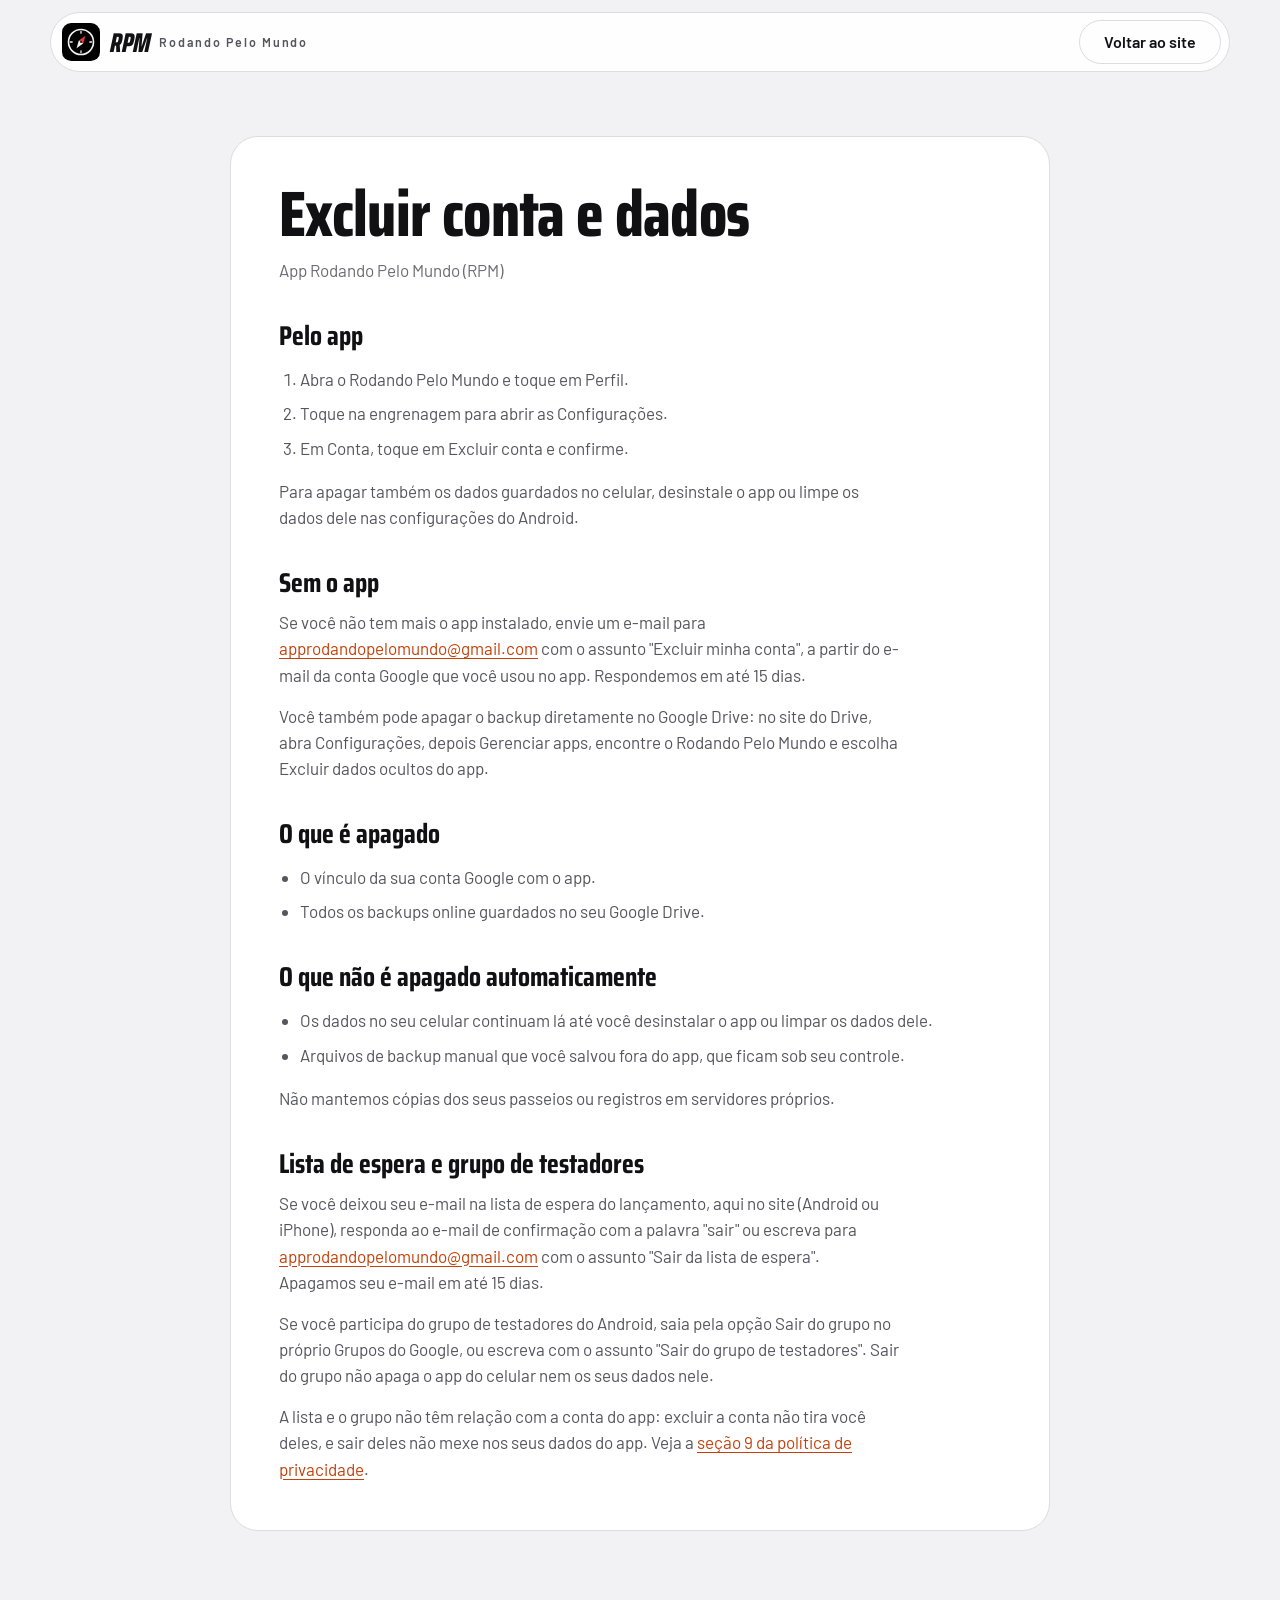
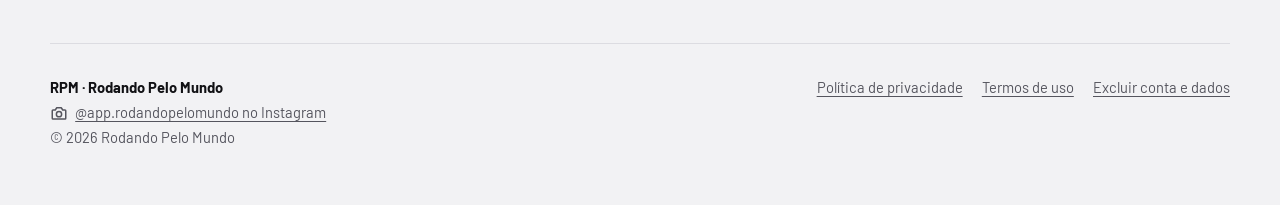
==== commit 9db3c017: "Site: teste e lista de espera do Android, com a política" ====
--- a/excluir-conta.html
+++ b/excluir-conta.html
@@ -85,9 +85,10 @@
     </ul>
     <p>Não mantemos cópias dos seus passeios ou registros em servidores próprios.</p>
 
-    <h2>Lista de espera do iPhone</h2>
-    <p>Se você deixou seu e-mail na lista de espera do iPhone, aqui no site, responda ao e-mail de confirmação com a palavra "sair" ou escreva para <a href="mailto:approdandopelomundo@gmail.com?subject=Sair%20da%20lista%20do%20iPhone">approdandopelomundo@gmail.com</a> com o assunto "Sair da lista do iPhone". Apagamos seu e-mail em até 15 dias.</p>
-    <p>A lista não tem relação com a conta do app: excluir a conta não tira você da lista, e sair da lista não mexe nos seus dados do app. Veja a <a href="privacidade.html#lista-iphone">seção 9 da política de privacidade</a>.</p>
+    <h2>Lista de espera e grupo de testadores</h2>
+    <p>Se você deixou seu e-mail na lista de espera do lançamento, aqui no site (Android ou iPhone), responda ao e-mail de confirmação com a palavra "sair" ou escreva para <a href="mailto:approdandopelomundo@gmail.com?subject=Sair%20da%20lista%20de%20espera">approdandopelomundo@gmail.com</a> com o assunto "Sair da lista de espera". Apagamos seu e-mail em até 15 dias.</p>
+    <p>Se você participa do grupo de testadores do Android, saia pela opção Sair do grupo no próprio Grupos do Google, ou escreva com o assunto "Sair do grupo de testadores". Sair do grupo não apaga o app do celular nem os seus dados nele.</p>
+    <p>A lista e o grupo não têm relação com a conta do app: excluir a conta não tira você deles, e sair deles não mexe nos seus dados do app. Veja a <a href="privacidade.html#lista-espera">seção 9 da política de privacidade</a>.</p>
   </div></div>
 </main>
 
--- a/assets/css/style.css
+++ b/assets/css/style.css
@@ -385,17 +385,52 @@
 .loja svg { width: 28px; height: 28px; fill: none; stroke: var(--tinta); stroke-width: 2; stroke-linecap: round; }
 .loja strong { display: block; font-size: 1.05rem; }
 .loja small { color: var(--t70); }
-/* O bloco da App Store é um atalho para a lista de espera */
+/* Os blocos das lojas são atalhos para o painel do teste e da lista */
 a.loja { color: inherit; text-decoration: none; border: 1px solid transparent; }
 a.loja:hover { border-color: var(--t55); }
 a.loja small { color: var(--acento); font-weight: 600; }
 
-/* Lista de espera do iPhone: um painel dentro do cartão Baixar, como os
-   cartões dentro de cartões do app. Campos em pílula, iguais aos botões. */
-.lista-iphone { background: var(--elevado); border-radius: 22px; padding: clamp(1.2rem, 3.5vw, 1.8rem); display: grid; grid-template-columns: minmax(0, 1fr); gap: 1rem; }
+/* Teste e lista de espera do lançamento: um painel dentro do cartão
+   Baixar, como os cartões dentro de cartões do app. Campos em pílula,
+   iguais aos botões. */
+.lista-espera { position: relative; background: var(--elevado); border-radius: 22px; padding: clamp(1.2rem, 3.5vw, 1.8rem); display: grid; grid-template-columns: minmax(0, 1fr); gap: 1rem; }
+/* Âncoras #android e #iphone: no topo do painel, fora da grade (não
+   ocupam linha nem criam espaço a mais) */
+.lista-espera .ancora { position: absolute; top: 0; left: 0; }
 .lista-cabeca { display: flex; align-items: center; gap: .9rem; }
-.lista-iphone h3 { font-size: 2rem; }
-.lista-iphone p { color: var(--t70); }
+.lista-espera h3 { font-size: 2rem; }
+.lista-espera p { color: var(--t70); }
+.lista-espera p strong { color: var(--tinta); }
+
+/* Escolha Android ou iPhone: duas pílulas, como os filtros do app.
+   O rádio fica invisível, mas continua no teclado e no leitor de tela; o
+   visual fica no <span> logo depois dele (input:checked + span). */
+.escolha-plataforma { display: flex; flex-wrap: wrap; gap: .5rem; }
+.escolha-plataforma label { position: relative; display: flex; cursor: pointer; }
+.escolha-plataforma input { position: absolute; opacity: 0; width: 1px; height: 1px; margin: 0; }
+.escolha-plataforma span {
+  display: inline-flex; align-items: center; justify-content: center; width: 100%;
+  min-height: 44px; min-width: 120px; padding: 0 1.3rem; border-radius: 999px;
+  border: 1px solid var(--t55); color: var(--tinta); font-weight: 600;
+}
+.escolha-plataforma input:checked + span { background: var(--acento); border-color: var(--acento); color: var(--sobre-acento); }
+.escolha-plataforma input:focus-visible + span { outline: 3px solid var(--acento); outline-offset: 3px; }
+
+/* Passos do teste no Android: números grandes, como os da seção Be Off na prática */
+.teste-android { display: grid; gap: .9rem; }
+.passos-teste { list-style: none; counter-reset: passo-teste; margin: 0; padding: 0; display: grid; grid-template-columns: repeat(auto-fit, minmax(min(100%, 300px), 1fr)); gap: .8rem; }
+.passos-teste li {
+  counter-increment: passo-teste; display: grid; grid-template-columns: auto minmax(0, 1fr); gap: .3rem 1rem; align-items: center;
+  background: var(--cartao); border-radius: 18px; padding: .9rem 1rem;
+}
+.passos-teste li::before {
+  content: counter(passo-teste); grid-row: span 2; align-self: start;
+  font-family: var(--saira); font-stretch: 75%; font-weight: 800; font-size: 2.2rem; line-height: 1; color: var(--acento);
+}
+.passos-teste li .botao { justify-self: start; }
+.passos-teste li .botao.contorno { border-color: var(--t55); }
+/* Linha entre o teste e o formulário do aviso (só quando o teste aparece) */
+.teste-android:not([hidden]) + .form-lista { border-top: 1px solid var(--borda); padding-top: 1.1rem; }
 .form-lista { display: grid; grid-template-columns: minmax(0, 1fr); gap: 1rem; }
 .campo-email { display: flex; flex-wrap: wrap; gap: .6rem; max-width: 640px; }
 .campo-email input {
@@ -415,16 +450,16 @@
   max-width: 100%; min-height: 44px; padding: 0 .9rem; border-radius: 12px;
   border: 1px solid var(--borda); background: var(--cartao); color: var(--tinta); font: inherit;
 }
-.lista-iphone .aviso-lista { font-size: .88rem; color: var(--t55); max-width: 70ch; }
+.lista-espera .aviso-lista { font-size: .88rem; color: var(--t55); max-width: 70ch; }
 .estado-lista:empty { display: none; }
-.lista-iphone .estado-lista { font-weight: 600; color: var(--urgente); }
+.lista-espera .estado-lista { font-weight: 600; color: var(--urgente); }
 /* Isca para robôs: fora da tela, sem ocupar espaço */
 .isca { position: absolute; left: -10000px; width: 1px; height: 1px; overflow: hidden; }
 .lista-pronta { display: grid; gap: .8rem; }
 .lista-pronta:focus { outline: none; }
 .lista-pronta-titulo { font-family: var(--saira); font-stretch: 75%; font-weight: 700; font-size: 1.6rem; line-height: 1; color: var(--em-dia) !important; }
 .lista-pronta strong { color: var(--tinta); }
-.lista-iphone .botao.contorno { border-color: var(--t55); }
+.lista-espera .botao.contorno { border-color: var(--t55); }
 
 /* Rodapé */
 .rodape { padding: 3rem 0 3.5rem; color: var(--t70); font-size: .92rem; }
@@ -493,6 +528,11 @@
 
 @media (max-width: 560px) {
   .campo-email .botao { flex: 1 1 100%; }
+  .escolha-plataforma label { flex: 1 1 0; }
+  .escolha-plataforma span { min-width: 0; }
+  /* O número fica ao lado do texto, e o botão desce para a linha inteira */
+  .passos-teste li::before { grid-row: auto; }
+  .passos-teste li .botao { grid-column: 1 / -1; justify-self: stretch; }
   .escolher { flex: 1 1 100%; }
   .escolher select { width: 100%; }
   .baixar .botao { width: 100%; padding: .7rem 1.2rem; }
@@ -522,6 +562,8 @@
 .documento .folha { background: var(--cartao); border: 1px solid var(--borda); border-radius: 28px; padding: clamp(1.4rem, 5vw, 3rem); }
 .documento h1 { font-size: clamp(2.6rem, 7vw, 4rem); }
 .documento h2 { font-size: 1.7rem; margin: 2.4rem 0 .8rem; }
+/* Subtítulos dentro de uma seção (a 9 da política, por exemplo) */
+.documento h3 { font-size: 1.3rem; margin: 1.8rem 0 .6rem; color: var(--tinta); }
 .documento p, .documento li { color: var(--t70); }
 .documento p + p { margin-top: .9rem; }
 .documento .atualizado { color: var(--t55); margin-top: .8rem; }
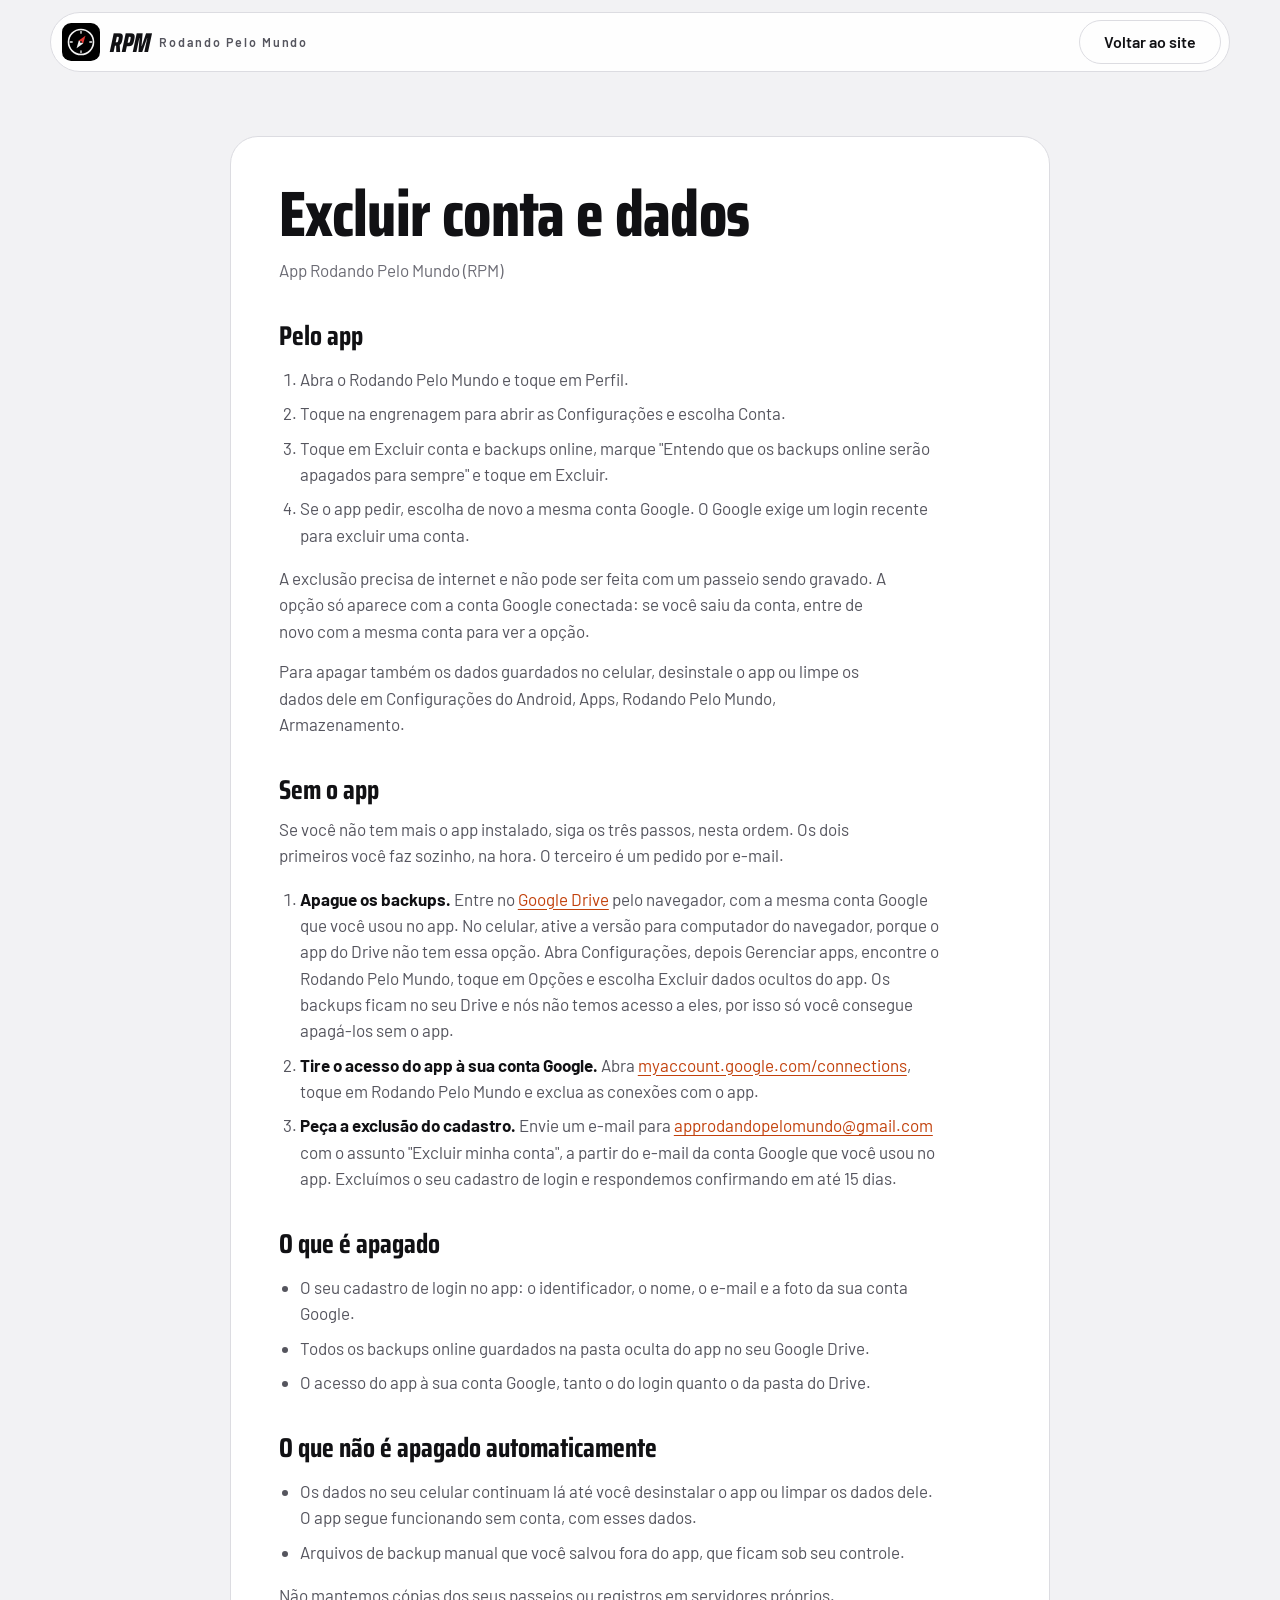
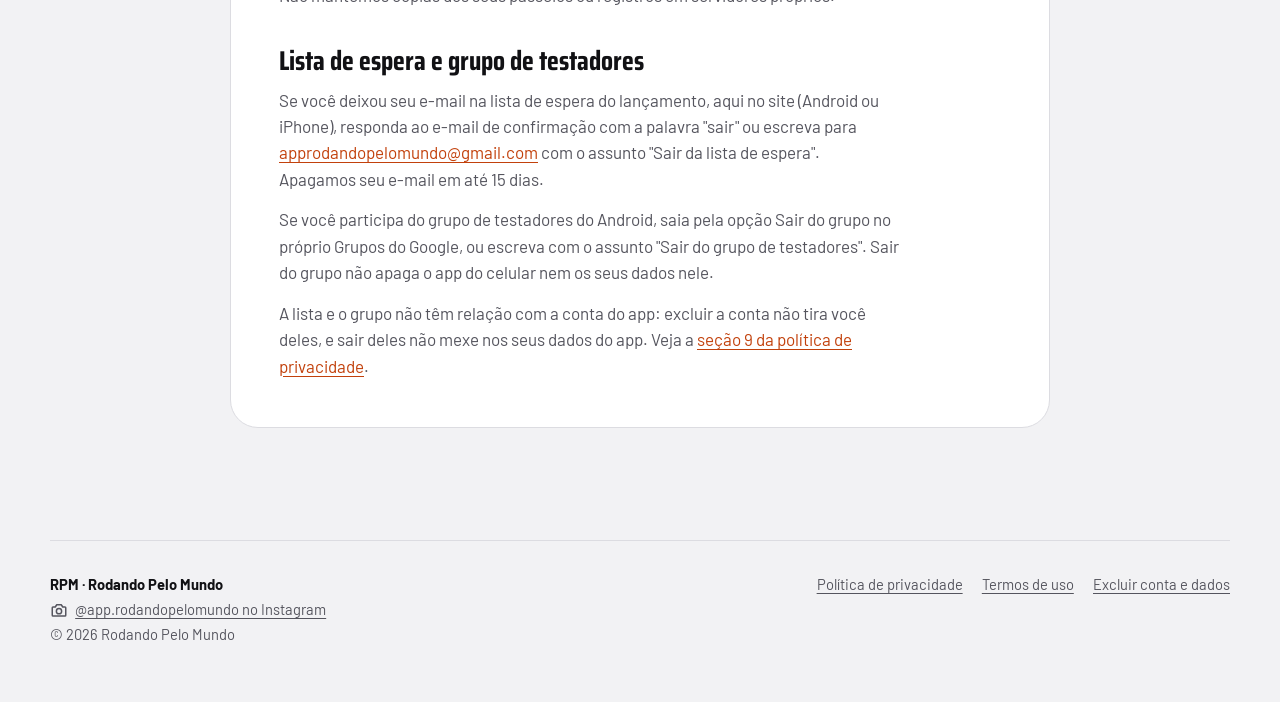
==== commit b652633d: "Excluir conta: passos sem o app e o que é apagado, conferidos com o app" ====
--- a/excluir-conta.html
+++ b/excluir-conta.html
@@ -54,7 +54,18 @@
   </div>
 </header>
 
-<!-- Esta é a URL a informar na Play Console, em "Exclusão de dados". -->
+<!-- Esta é a URL a informar na Play Console, em "Exclusão de dados".
+     Conferida em 12/11 com o app: os nomes do caminho e dos botões de "Pelo
+     app" vêm de lib/telas/tela_perfil.dart (seção Conta),
+     lib/telas/cartao_conta.dart e lib/nuvem/textos_conta.dart; o que é
+     apagado e em que ordem, de lib/nuvem/exclusao_conta.dart. Ao mudar um,
+     mudar o outro.
+     Pelo e-mail, só dá para apagar o cadastro de login (Firebase
+     Authentication, no console do projeto). Os backups ficam no Drive da
+     própria pessoa, onde não temos acesso, por isso o passo do Drive em "Sem
+     o app" é dela, e vem antes de tirar o acesso do app à conta Google: sem
+     o acesso, o app pode sumir do Gerenciar apps do Drive com os dados ainda
+     lá. -->
 <main class="documento">
   <div class="envoltorio"><div class="folha">
     <h1>Excluir conta e dados</h1>
@@ -63,24 +74,31 @@
     <h2>Pelo app</h2>
     <ol>
       <li>Abra o Rodando Pelo Mundo e toque em Perfil.</li>
-      <li>Toque na engrenagem para abrir as Configurações.</li>
-      <li>Em Conta, toque em Excluir conta e confirme.</li>
+      <li>Toque na engrenagem para abrir as Configurações e escolha Conta.</li>
+      <li>Toque em Excluir conta e backups online, marque "Entendo que os backups online serão apagados para sempre" e toque em Excluir.</li>
+      <li>Se o app pedir, escolha de novo a mesma conta Google. O Google exige um login recente para excluir uma conta.</li>
     </ol>
-    <p>Para apagar também os dados guardados no celular, desinstale o app ou limpe os dados dele nas configurações do Android.</p>
+    <p>A exclusão precisa de internet e não pode ser feita com um passeio sendo gravado. A opção só aparece com a conta Google conectada: se você saiu da conta, entre de novo com a mesma conta para ver a opção.</p>
+    <p>Para apagar também os dados guardados no celular, desinstale o app ou limpe os dados dele em Configurações do Android, Apps, Rodando Pelo Mundo, Armazenamento.</p>
 
     <h2>Sem o app</h2>
-    <p>Se você não tem mais o app instalado, envie um e-mail para <a href="mailto:approdandopelomundo@gmail.com?subject=Excluir%20minha%20conta">approdandopelomundo@gmail.com</a> com o assunto "Excluir minha conta", a partir do e-mail da conta Google que você usou no app. Respondemos em até 15 dias.</p>
-    <p>Você também pode apagar o backup diretamente no Google Drive: no site do Drive, abra Configurações, depois Gerenciar apps, encontre o Rodando Pelo Mundo e escolha Excluir dados ocultos do app.</p>
+    <p>Se você não tem mais o app instalado, siga os três passos, nesta ordem. Os dois primeiros você faz sozinho, na hora. O terceiro é um pedido por e-mail.</p>
+    <ol>
+      <li><strong>Apague os backups.</strong> Entre no <a href="https://drive.google.com" rel="noopener">Google Drive</a> pelo navegador, com a mesma conta Google que você usou no app. No celular, ative a versão para computador do navegador, porque o app do Drive não tem essa opção. Abra Configurações, depois Gerenciar apps, encontre o Rodando Pelo Mundo, toque em Opções e escolha Excluir dados ocultos do app. Os backups ficam no seu Drive e nós não temos acesso a eles, por isso só você consegue apagá-los sem o app.</li>
+      <li><strong>Tire o acesso do app à sua conta Google.</strong> Abra <a href="https://myaccount.google.com/connections" rel="noopener">myaccount.google.com/connections</a>, toque em Rodando Pelo Mundo e exclua as conexões com o app.</li>
+      <li><strong>Peça a exclusão do cadastro.</strong> Envie um e-mail para <a href="mailto:approdandopelomundo@gmail.com?subject=Excluir%20minha%20conta">approdandopelomundo@gmail.com</a> com o assunto "Excluir minha conta", a partir do e-mail da conta Google que você usou no app. Excluímos o seu cadastro de login e respondemos confirmando em até 15 dias.</li>
+    </ol>
 
     <h2>O que é apagado</h2>
     <ul>
-      <li>O vínculo da sua conta Google com o app.</li>
-      <li>Todos os backups online guardados no seu Google Drive.</li>
+      <li>O seu cadastro de login no app: o identificador, o nome, o e-mail e a foto da sua conta Google.</li>
+      <li>Todos os backups online guardados na pasta oculta do app no seu Google Drive.</li>
+      <li>O acesso do app à sua conta Google, tanto o do login quanto o da pasta do Drive.</li>
     </ul>
 
     <h2>O que não é apagado automaticamente</h2>
     <ul>
-      <li>Os dados no seu celular continuam lá até você desinstalar o app ou limpar os dados dele.</li>
+      <li>Os dados no seu celular continuam lá até você desinstalar o app ou limpar os dados dele. O app segue funcionando sem conta, com esses dados.</li>
       <li>Arquivos de backup manual que você salvou fora do app, que ficam sob seu controle.</li>
     </ul>
     <p>Não mantemos cópias dos seus passeios ou registros em servidores próprios.</p>
